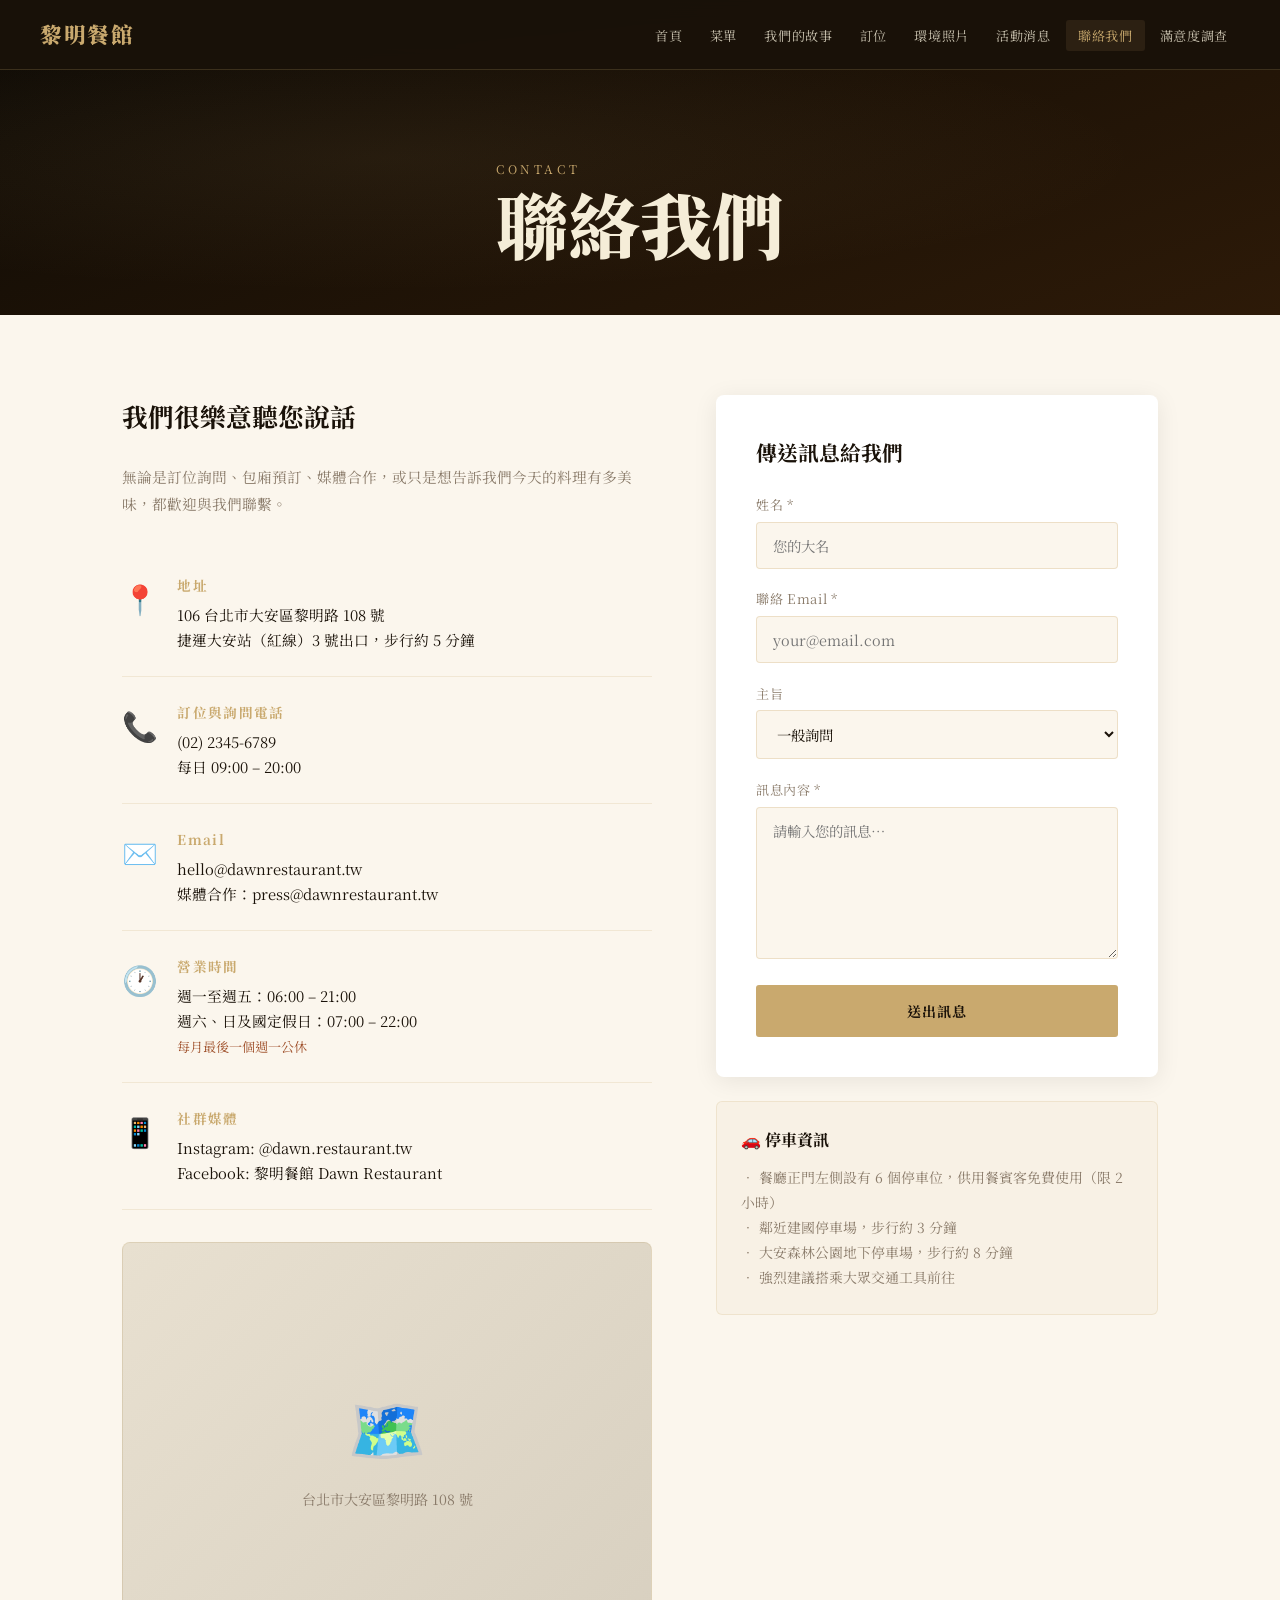
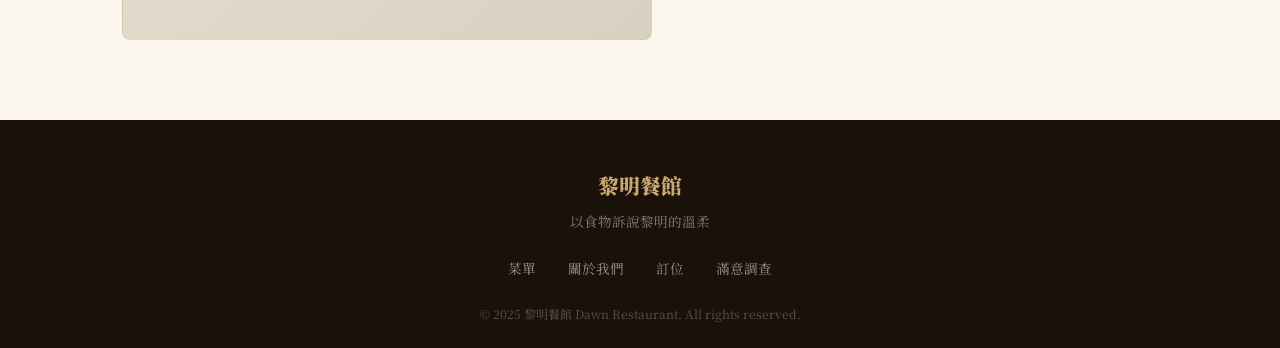
==== contact.html @ 7c15d09f "Add files via upload" ====
<!DOCTYPE html>
<html lang="zh-TW">
<head>
  <meta charset="UTF-8">
  <meta name="viewport" content="width=device-width, initial-scale=1.0">
  <title>聯絡我們 — 黎明餐館</title>
  <link rel="stylesheet" href="css/style.css">
  <link href="https://fonts.googleapis.com/css2?family=Noto+Serif+TC:wght@300;400;600;900&family=Cormorant+Garamond:ital,wght@0,300;0,600;1,300&display=swap" rel="stylesheet">
</head>
<body>
  <nav class="nav">
    <a href="index.html" class="nav-logo">黎明餐館</a>
    <button class="nav-toggle" onclick="toggleMenu()">☰</button>
    <ul class="nav-links" id="navLinks">
      <li><a href="index.html">首頁</a></li>
      <li><a href="menu.html">菜單</a></li>
      <li><a href="story.html">我們的故事</a></li>
      <li><a href="reservation.html">訂位</a></li>
      <li><a href="gallery.html">環境照片</a></li>
      <li><a href="events.html">活動消息</a></li>
      <li><a href="contact.html" class="active">聯絡我們</a></li>
      <li><a href="feedback.html">滿意度調查</a></li>
    </ul>
  </nav>

  <div class="page-header">
    <div class="page-header-inner container">
      <p class="label">CONTACT</p>
      <h1>聯絡我們</h1>
    </div>
  </div>

  <section class="contact-section">
    <div class="container">
      <div class="contact-grid">
        <div class="contact-details">
          <h2>我們很樂意聽您說話</h2>
          <p style="color:var(--dawn-muted);margin-bottom:2rem;font-size:0.92rem;line-height:1.9;">無論是訂位詢問、包廂預訂、媒體合作，或只是想告訴我們今天的料理有多美味，都歡迎與我們聯繫。</p>

          <div class="contact-card">
            <div class="contact-icon">📍</div>
            <div>
              <h4>地址</h4>
              <p>106 台北市大安區黎明路 108 號<br>捷運大安站（紅線）3 號出口，步行約 5 分鐘</p>
            </div>
          </div>
          <div class="contact-card">
            <div class="contact-icon">📞</div>
            <div>
              <h4>訂位與詢問電話</h4>
              <p>(02) 2345-6789<br>每日 09:00 – 20:00</p>
            </div>
          </div>
          <div class="contact-card">
            <div class="contact-icon">✉️</div>
            <div>
              <h4>Email</h4>
              <p>hello@dawnrestaurant.tw<br>媒體合作：press@dawnrestaurant.tw</p>
            </div>
          </div>
          <div class="contact-card">
            <div class="contact-icon">🕐</div>
            <div>
              <h4>營業時間</h4>
              <p>週一至週五：06:00 – 21:00<br>週六、日及國定假日：07:00 – 22:00<br><span style="color:var(--dawn-rust);font-size:0.82rem;">每月最後一個週一公休</span></p>
            </div>
          </div>
          <div class="contact-card">
            <div class="contact-icon">📱</div>
            <div>
              <h4>社群媒體</h4>
              <p>Instagram: @dawn.restaurant.tw<br>Facebook: 黎明餐館 Dawn Restaurant</p>
            </div>
          </div>

          <div class="map-placeholder">
            <span>🗺️</span>
            <p>台北市大安區黎明路 108 號</p>
          </div>
        </div>

        <div>
          <div class="form-card">
            <h2>傳送訊息給我們</h2>
            <div class="form-group">
              <label>姓名 *</label>
              <input type="text" placeholder="您的大名">
            </div>
            <div class="form-group">
              <label>聯絡 Email *</label>
              <input type="email" placeholder="your@email.com">
            </div>
            <div class="form-group">
              <label>主旨</label>
              <select>
                <option>一般詢問</option>
                <option>訂位相關</option>
                <option>包廂預訂</option>
                <option>媒體 / 合作洽談</option>
                <option>客訴或建議</option>
                <option>其他</option>
              </select>
            </div>
            <div class="form-group">
              <label>訊息內容 *</label>
              <textarea rows="6" placeholder="請輸入您的訊息…"></textarea>
            </div>
            <button class="btn btn-primary" style="width:100%;padding:1rem;" onclick="alert('訊息已送出！\n（示範功能）\n我們將於 1 個工作日內回覆。')">送出訊息</button>
          </div>

          <div style="margin-top:1.5rem;padding:1.5rem;background:rgba(201,169,110,0.06);border-radius:6px;border:1px solid rgba(201,169,110,0.2);">
            <h4 style="color:var(--dawn-deep);margin-bottom:0.75rem;">🚗 停車資訊</h4>
            <p style="color:var(--dawn-muted);font-size:0.87rem;line-height:1.8;">
              ‧ 餐廳正門左側設有 6 個停車位，供用餐賓客免費使用（限 2 小時）<br>
              ‧ 鄰近建國停車場，步行約 3 分鐘<br>
              ‧ 大安森林公園地下停車場，步行約 8 分鐘<br>
              ‧ 強烈建議搭乘大眾交通工具前往
            </p>
          </div>
        </div>
      </div>
    </div>
  </section>

  <footer class="footer">
    <div class="container footer-inner">
      <div class="footer-brand">
        <span class="footer-logo">黎明餐館</span>
        <p>以食物訴說黎明的溫柔</p>
      </div>
      <div class="footer-links">
        <a href="menu.html">菜單</a>
        <a href="story.html">關於我們</a>
        <a href="reservation.html">訂位</a>
        <a href="feedback.html">滿意調查</a>
      </div>
      <p class="footer-copy">© 2025 黎明餐館 Dawn Restaurant. All rights reserved.</p>
    </div>
  </footer>
  <script src="js/main.js"></script>
</body>
</html>
---- css/style.css ----
/* ===== CSS VARIABLES ===== */
:root {
  --dawn-gold: #C9A96E;
  --dawn-deep: #1A1209;
  --dawn-warm: #F5EDD8;
  --dawn-rust: #A0522D;
  --dawn-sage: #7A8C6A;
  --dawn-cream: #FBF6ED;
  --dawn-muted: #8A7B6A;
  --nav-height: 70px;
  --font-serif: 'Noto Serif TC', 'Georgia', serif;
  --font-display: 'Cormorant Garamond', serif;
}

/* ===== RESET ===== */
*, *::before, *::after { box-sizing: border-box; margin: 0; padding: 0; }
html { scroll-behavior: smooth; }
body {
  font-family: var(--font-serif);
  background: var(--dawn-cream);
  color: var(--dawn-deep);
  line-height: 1.7;
  overflow-x: hidden;
}

/* ===== NAVIGATION ===== */
.nav {
  position: fixed; top: 0; left: 0; right: 0;
  height: var(--nav-height);
  background: rgba(26,18,9,0.96);
  backdrop-filter: blur(12px);
  display: flex; align-items: center; justify-content: space-between;
  padding: 0 2.5rem;
  z-index: 1000;
  border-bottom: 1px solid rgba(201,169,110,0.2);
}
.nav-logo {
  font-size: 1.35rem;
  font-weight: 900;
  color: var(--dawn-gold);
  text-decoration: none;
  letter-spacing: 0.08em;
  font-family: var(--font-serif);
}
.nav-links {
  display: flex; gap: 0.2rem; list-style: none; align-items: center;
}
.nav-links a {
  color: rgba(245,237,216,0.8);
  text-decoration: none;
  font-size: 0.82rem;
  letter-spacing: 0.05em;
  padding: 0.4rem 0.75rem;
  border-radius: 3px;
  transition: all 0.2s;
  white-space: nowrap;
}
.nav-links a:hover, .nav-links a.active {
  color: var(--dawn-gold);
  background: rgba(201,169,110,0.1);
}
.nav-toggle { display: none; background: none; border: none; color: var(--dawn-gold); font-size: 1.4rem; cursor: pointer; }

/* ===== HERO ===== */
.hero {
  min-height: 100vh;
  display: flex; flex-direction: column; align-items: center; justify-content: center;
  position: relative; overflow: hidden;
  text-align: center;
  padding: var(--nav-height) 2rem 4rem;
}
.hero-bg {
  position: absolute; inset: 0;
  background: linear-gradient(160deg, #0d0a05 0%, #1e1205 40%, #2d1a08 70%, #1a1209 100%);
}
.hero-bg::before {
  content: '';
  position: absolute; inset: 0;
  background: radial-gradient(ellipse at 50% 40%, rgba(201,169,110,0.12) 0%, transparent 60%);
}
.hero-bg::after {
  content: '';
  position: absolute; inset: 0;
  background-image: url("data:image/svg+xml,%3Csvg width='80' height='80' viewBox='0 0 80 80' xmlns='http://www.w3.org/2000/svg'%3E%3Cg fill='none' fill-rule='evenodd'%3E%3Cg fill='%23c9a96e' fill-opacity='0.03'%3E%3Cpath d='M50 50c0-5.523 4.477-10 10-10s10 4.477 10 10-4.477 10-10 10c0 5.523-4.477 10-10 10s-10-4.477-10-10 4.477-10 10-10zM10 10c0-5.523 4.477-10 10-10s10 4.477 10 10-4.477 10-10 10c0 5.523-4.477 10-10 10S0 25.523 0 20s4.477-10 10-10z'/%3E%3C/g%3E%3C/g%3E%3C/svg%3E");
}
.hero-content { position: relative; z-index: 1; max-width: 700px; }
.hero-tagline {
  color: var(--dawn-gold);
  font-size: 0.85rem;
  letter-spacing: 0.35em;
  text-transform: uppercase;
  margin-bottom: 1.5rem;
  opacity: 0.9;
  animation: fadeUp 0.8s ease both;
}
.hero-title {
  font-family: var(--font-serif);
  font-size: clamp(3.5rem, 10vw, 7rem);
  font-weight: 900;
  color: var(--dawn-warm);
  line-height: 1;
  margin-bottom: 0.5rem;
  animation: fadeUp 0.9s ease 0.1s both;
}
.hero-subtitle {
  font-family: var(--font-display);
  font-style: italic;
  font-size: clamp(1.2rem, 3vw, 2rem);
  color: var(--dawn-gold);
  margin-bottom: 1.8rem;
  animation: fadeUp 0.9s ease 0.2s both;
}
.hero-desc {
  color: rgba(245,237,216,0.7);
  font-size: 1rem;
  line-height: 1.9;
  margin-bottom: 2.5rem;
  animation: fadeUp 0.9s ease 0.3s both;
}
.hero-cta { display: flex; gap: 1rem; justify-content: center; flex-wrap: wrap; animation: fadeUp 0.9s ease 0.4s both; }
.hero-scroll {
  position: absolute; bottom: 2rem; left: 50%; transform: translateX(-50%);
  color: var(--dawn-gold); opacity: 0.5; font-size: 1.2rem;
  animation: bounce 2s ease infinite;
}

/* ===== BUTTONS ===== */
.btn {
  display: inline-block;
  padding: 0.75rem 2rem;
  border-radius: 3px;
  font-family: var(--font-serif);
  font-size: 0.88rem;
  letter-spacing: 0.08em;
  text-decoration: none;
  transition: all 0.25s;
  cursor: pointer;
  border: none;
}
.btn-primary {
  background: var(--dawn-gold);
  color: var(--dawn-deep);
  font-weight: 700;
}
.btn-primary:hover { background: #d9b87e; transform: translateY(-2px); box-shadow: 0 6px 20px rgba(201,169,110,0.35); }
.btn-outline {
  border: 1px solid rgba(201,169,110,0.6);
  color: var(--dawn-gold);
  background: transparent;
}
.btn-outline:hover { border-color: var(--dawn-gold); background: rgba(201,169,110,0.1); }

/* ===== CONTAINER ===== */
.container { max-width: 1100px; margin: 0 auto; padding: 0 2rem; }

/* ===== FEATURES ===== */
.features {
  padding: 6rem 0;
  background: var(--dawn-deep);
}
.features-grid { display: grid; grid-template-columns: repeat(3, 1fr); gap: 2.5rem; }
.feature-card {
  text-align: center; padding: 2.5rem 1.5rem;
  border: 1px solid rgba(201,169,110,0.15);
  border-radius: 4px;
  transition: all 0.3s;
}
.feature-card:hover { border-color: rgba(201,169,110,0.4); transform: translateY(-4px); }
.feature-icon { font-size: 2.5rem; margin-bottom: 1rem; }
.feature-card h3 { color: var(--dawn-gold); font-size: 1.15rem; margin-bottom: 0.75rem; }
.feature-card p { color: rgba(245,237,216,0.65); font-size: 0.9rem; line-height: 1.8; }

/* ===== HIGHLIGHT SECTION ===== */
.highlight-section { padding: 7rem 0; background: var(--dawn-cream); }
.split-layout { display: grid; grid-template-columns: 1fr 1fr; gap: 5rem; align-items: center; }
.section-label {
  display: inline-block;
  color: var(--dawn-rust);
  font-size: 0.75rem;
  letter-spacing: 0.3em;
  text-transform: uppercase;
  margin-bottom: 1rem;
}
.split-text h2 {
  font-size: clamp(2rem, 4vw, 2.8rem);
  font-weight: 900;
  margin-bottom: 1rem;
  color: var(--dawn-deep);
}
.split-text p { color: var(--dawn-muted); line-height: 1.9; margin-bottom: 1.5rem; }
.dish-list { list-style: none; margin-bottom: 2rem; }
.dish-list li {
  padding: 0.6rem 0;
  border-bottom: 1px solid rgba(201,169,110,0.2);
  color: var(--dawn-deep);
  font-size: 0.92rem;
}
.dish-list li span {
  color: var(--dawn-gold);
  font-size: 0.75rem;
  letter-spacing: 0.1em;
  margin-right: 0.8rem;
  font-weight: 700;
}
.image-placeholder {
  aspect-ratio: 4/3;
  background: linear-gradient(135deg, #f0e8d2 0%, #e8d8b8 100%);
  border-radius: 6px;
  display: flex; flex-direction: column;
  align-items: center; justify-content: center;
  font-size: 4rem;
  color: var(--dawn-muted);
  border: 1px solid rgba(201,169,110,0.2);
}
.image-placeholder p { font-size: 0.9rem; margin-top: 0.5rem; }

/* ===== TESTIMONIALS ===== */
.testimonials { padding: 6rem 0; background: var(--dawn-deep); }
.section-title {
  text-align: center;
  font-size: clamp(1.8rem, 4vw, 2.5rem);
  color: var(--dawn-warm);
  margin-bottom: 3rem;
  font-weight: 900;
}
.testimonial-grid { display: grid; grid-template-columns: repeat(3, 1fr); gap: 2rem; }
.testimonial-card {
  background: rgba(255,255,255,0.03);
  border: 1px solid rgba(201,169,110,0.15);
  border-radius: 4px;
  padding: 2rem;
}
.testimonial-card p { color: rgba(245,237,216,0.75); font-size: 0.9rem; line-height: 1.9; margin-bottom: 1rem; font-style: italic; }
.testimonial-card cite { color: var(--dawn-gold); font-size: 0.8rem; font-style: normal; }

/* ===== INFO BAR ===== */
.info-bar { padding: 4rem 0; background: var(--dawn-warm); }
.info-bar-grid { display: grid; grid-template-columns: repeat(3, 1fr); gap: 2rem; text-align: center; }
.info-icon { font-size: 2rem; margin-bottom: 0.75rem; }
.info-item h4 { color: var(--dawn-deep); font-size: 1rem; margin-bottom: 0.4rem; }
.info-item p { color: var(--dawn-muted); font-size: 0.88rem; line-height: 1.7; }

/* ===== FOOTER ===== */
.footer { background: var(--dawn-deep); padding: 3rem 0 1.5rem; }
.footer-inner { text-align: center; }
.footer-logo { font-size: 1.3rem; font-weight: 900; color: var(--dawn-gold); }
.footer-brand p { color: rgba(245,237,216,0.5); font-size: 0.85rem; margin-top: 0.4rem; }
.footer-links { display: flex; justify-content: center; gap: 2rem; margin: 1.5rem 0; flex-wrap: wrap; }
.footer-links a { color: rgba(245,237,216,0.6); text-decoration: none; font-size: 0.85rem; transition: color 0.2s; }
.footer-links a:hover { color: var(--dawn-gold); }
.footer-copy { color: rgba(245,237,216,0.3); font-size: 0.75rem; margin-top: 1.5rem; }

/* ===== PAGE HEADER (inner pages) ===== */
.page-header {
  min-height: 35vh;
  background: linear-gradient(160deg, #0d0a05, #2d1a08);
  display: flex; align-items: flex-end;
  padding: calc(var(--nav-height) + 3rem) 2rem 3.5rem;
  position: relative;
}
.page-header::after {
  content: '';
  position: absolute; inset: 0;
  background: radial-gradient(ellipse at 30% 50%, rgba(201,169,110,0.08) 0%, transparent 60%);
}
.page-header-inner { position: relative; z-index: 1; }
.page-header .label { color: var(--dawn-gold); font-size: 0.75rem; letter-spacing: 0.3em; text-transform: uppercase; }
.page-header h1 { color: var(--dawn-warm); font-size: clamp(2.5rem, 6vw, 4.5rem); font-weight: 900; line-height: 1; margin-top: 0.5rem; }

/* ===== MENU PAGE ===== */
.menu-section { padding: 5rem 0; }
.menu-category { margin-bottom: 4rem; }
.menu-category-title {
  font-size: 1.5rem;
  color: var(--dawn-deep);
  border-bottom: 2px solid var(--dawn-gold);
  padding-bottom: 0.5rem;
  margin-bottom: 1.5rem;
  display: flex; align-items: center; gap: 0.8rem;
}
.menu-grid { display: grid; grid-template-columns: repeat(2, 1fr); gap: 1.2rem; }
.menu-item {
  display: flex; justify-content: space-between; align-items: flex-start;
  padding: 1rem 1.2rem;
  background: white;
  border-radius: 4px;
  box-shadow: 0 1px 8px rgba(0,0,0,0.06);
  border-left: 3px solid transparent;
  transition: all 0.2s;
}
.menu-item:hover { border-left-color: var(--dawn-gold); transform: translateX(3px); }
.menu-item-info h4 { font-size: 0.95rem; color: var(--dawn-deep); margin-bottom: 0.25rem; }
.menu-item-info p { font-size: 0.8rem; color: var(--dawn-muted); }
.menu-item-price { color: var(--dawn-rust); font-weight: 700; font-size: 0.95rem; white-space: nowrap; }
.menu-note { background: rgba(201,169,110,0.1); border: 1px solid rgba(201,169,110,0.3); border-radius: 4px; padding: 1rem 1.5rem; margin-bottom: 3rem; color: var(--dawn-muted); font-size: 0.88rem; }

/* ===== STORY PAGE ===== */
.story-section { padding: 5rem 0; }
.story-block { max-width: 720px; margin: 0 auto 4rem; }
.story-block h2 { font-size: 1.8rem; color: var(--dawn-deep); margin-bottom: 1rem; }
.story-block p { color: var(--dawn-muted); line-height: 1.95; margin-bottom: 1rem; font-size: 0.95rem; }
.story-quote {
  border-left: 4px solid var(--dawn-gold);
  padding: 1rem 2rem;
  margin: 2.5rem 0;
  background: rgba(201,169,110,0.05);
  border-radius: 0 4px 4px 0;
}
.story-quote blockquote { font-family: var(--font-display); font-style: italic; font-size: 1.3rem; color: var(--dawn-deep); }
.team-grid { display: grid; grid-template-columns: repeat(3, 1fr); gap: 2rem; margin-top: 3rem; }
.team-card { text-align: center; padding: 2rem 1.5rem; background: white; border-radius: 6px; box-shadow: 0 2px 12px rgba(0,0,0,0.07); }
.team-avatar { width: 80px; height: 80px; border-radius: 50%; background: linear-gradient(135deg, var(--dawn-gold), var(--dawn-rust)); display: flex; align-items: center; justify-content: center; font-size: 2rem; margin: 0 auto 1rem; }
.team-card h4 { color: var(--dawn-deep); margin-bottom: 0.25rem; }
.team-card .role { color: var(--dawn-gold); font-size: 0.8rem; letter-spacing: 0.1em; margin-bottom: 0.5rem; }
.team-card p { color: var(--dawn-muted); font-size: 0.85rem; }

/* ===== RESERVATION PAGE ===== */
.reservation-section { padding: 5rem 0; }
.reservation-grid { display: grid; grid-template-columns: 1fr 1.2fr; gap: 4rem; }
.reservation-info h2 { font-size: 1.6rem; margin-bottom: 1rem; color: var(--dawn-deep); }
.reservation-info p { color: var(--dawn-muted); margin-bottom: 1.5rem; font-size: 0.92rem; }
.info-list { list-style: none; }
.info-list li { padding: 0.8rem 0; border-bottom: 1px solid rgba(201,169,110,0.2); display: flex; gap: 0.8rem; align-items: flex-start; font-size: 0.9rem; color: var(--dawn-deep); }
.info-list li::before { content: '✦'; color: var(--dawn-gold); font-size: 0.7rem; margin-top: 0.2rem; flex-shrink: 0; }
.form-card { background: white; border-radius: 8px; padding: 2.5rem; box-shadow: 0 4px 24px rgba(0,0,0,0.08); }
.form-card h2 { font-size: 1.3rem; margin-bottom: 1.5rem; color: var(--dawn-deep); }
.form-group { margin-bottom: 1.2rem; }
.form-group label { display: block; font-size: 0.82rem; color: var(--dawn-muted); margin-bottom: 0.35rem; letter-spacing: 0.05em; }
.form-group input, .form-group select, .form-group textarea {
  width: 100%; padding: 0.75rem 1rem;
  border: 1px solid rgba(201,169,110,0.3);
  border-radius: 4px;
  font-family: var(--font-serif);
  font-size: 0.9rem;
  color: var(--dawn-deep);
  background: var(--dawn-cream);
  transition: border-color 0.2s;
}
.form-group input:focus, .form-group select:focus, .form-group textarea:focus {
  outline: none; border-color: var(--dawn-gold);
  box-shadow: 0 0 0 3px rgba(201,169,110,0.15);
}
.form-row { display: grid; grid-template-columns: 1fr 1fr; gap: 1rem; }

/* ===== GALLERY PAGE ===== */
.gallery-section { padding: 5rem 0; }
.gallery-intro { max-width: 600px; margin: 0 auto 3rem; text-align: center; color: var(--dawn-muted); }
.gallery-grid { display: grid; grid-template-columns: repeat(3, 1fr); gap: 1.2rem; }
.gallery-item {
  aspect-ratio: 4/3;
  background: linear-gradient(135deg, #f0e8d2, #e0d0b0);
  border-radius: 6px;
  display: flex; flex-direction: column; align-items: center; justify-content: center;
  font-size: 3rem;
  color: var(--dawn-muted);
  border: 1px solid rgba(201,169,110,0.2);
  cursor: pointer;
  transition: all 0.3s;
  position: relative; overflow: hidden;
}
.gallery-item:nth-child(2) { background: linear-gradient(135deg, #e8dcc8, #d8c8a8); }
.gallery-item:nth-child(3) { background: linear-gradient(135deg, #ecdcc0, #dccca0); }
.gallery-item:nth-child(4) { background: linear-gradient(135deg, #e4d8c4, #d4c8a4); }
.gallery-item:nth-child(5) { background: linear-gradient(135deg, #f4ead0, #e4dab0); }
.gallery-item:nth-child(6) { background: linear-gradient(135deg, #e8d4b8, #d8c4a0); }
.gallery-item:hover { transform: scale(1.02); box-shadow: 0 8px 28px rgba(0,0,0,0.15); }
.gallery-item .gallery-label { font-size: 0.8rem; margin-top: 0.6rem; font-family: var(--font-serif); }
.gallery-featured { grid-column: span 2; aspect-ratio: 16/7; }

/* ===== EVENTS PAGE ===== */
.events-section { padding: 5rem 0; }
.events-list { display: flex; flex-direction: column; gap: 2rem; }
.event-card {
  background: white;
  border-radius: 8px;
  padding: 2rem 2.5rem;
  box-shadow: 0 2px 16px rgba(0,0,0,0.07);
  display: grid; grid-template-columns: auto 1fr auto;
  gap: 2rem; align-items: center;
  border-left: 4px solid var(--dawn-gold);
}
.event-date { text-align: center; }
.event-date .month { font-size: 0.75rem; letter-spacing: 0.2em; color: var(--dawn-gold); text-transform: uppercase; }
.event-date .day { font-size: 2.5rem; font-weight: 900; color: var(--dawn-deep); line-height: 1; }
.event-date .year { font-size: 0.8rem; color: var(--dawn-muted); }
.event-info h3 { font-size: 1.2rem; color: var(--dawn-deep); margin-bottom: 0.5rem; }
.event-info p { color: var(--dawn-muted); font-size: 0.9rem; line-height: 1.7; }
.event-meta { display: flex; flex-direction: column; align-items: flex-end; gap: 0.4rem; }
.event-tag { background: rgba(201,169,110,0.15); color: var(--dawn-rust); font-size: 0.75rem; padding: 0.25rem 0.75rem; border-radius: 20px; }
.event-seats { color: var(--dawn-muted); font-size: 0.8rem; }

/* ===== CONTACT PAGE ===== */
.contact-section { padding: 5rem 0; }
.contact-grid { display: grid; grid-template-columns: 1.2fr 1fr; gap: 4rem; }
.contact-details h2 { font-size: 1.6rem; margin-bottom: 1.5rem; color: var(--dawn-deep); }
.contact-card {
  display: flex; gap: 1.2rem;
  padding: 1.5rem 0;
  border-bottom: 1px solid rgba(201,169,110,0.2);
}
.contact-icon { font-size: 1.8rem; flex-shrink: 0; }
.contact-card h4 { font-size: 0.85rem; color: var(--dawn-gold); letter-spacing: 0.1em; margin-bottom: 0.3rem; }
.contact-card p { color: var(--dawn-deep); font-size: 0.92rem; line-height: 1.7; }
.map-placeholder {
  aspect-ratio: 4/3;
  background: linear-gradient(135deg, #e8e0d0, #d8d0c0);
  border-radius: 8px;
  display: flex; flex-direction: column; align-items: center; justify-content: center;
  font-size: 4rem; color: var(--dawn-muted);
  border: 1px solid rgba(201,169,110,0.2);
  margin-top: 2rem;
}
.map-placeholder p { font-size: 0.88rem; margin-top: 0.5rem; color: var(--dawn-muted); }

/* ===== FEEDBACK PAGE ===== */
.feedback-section { padding: 5rem 0; }
.feedback-intro { max-width: 620px; margin: 0 auto 3rem; text-align: center; }
.feedback-intro h2 { font-size: 1.8rem; margin-bottom: 1rem; color: var(--dawn-deep); }
.feedback-intro p { color: var(--dawn-muted); line-height: 1.9; }
.feedback-form-wrapper {
  max-width: 700px; margin: 0 auto;
  background: white;
  border-radius: 12px;
  box-shadow: 0 8px 40px rgba(0,0,0,0.1);
  overflow: hidden;
  border: 1px solid rgba(201,169,110,0.2);
}
.feedback-form-wrapper iframe {
  display: block;
  width: 100%;
  border: none;
}
.feedback-note { text-align: center; margin-top: 1.5rem; color: var(--dawn-muted); font-size: 0.85rem; }

/* ===== ANIMATIONS ===== */
@keyframes fadeUp {
  from { opacity: 0; transform: translateY(24px); }
  to { opacity: 1; transform: translateY(0); }
}
@keyframes bounce {
  0%, 100% { transform: translateX(-50%) translateY(0); }
  50% { transform: translateX(-50%) translateY(8px); }
}

/* ===== RESPONSIVE ===== */
@media (max-width: 900px) {
  .features-grid, .testimonial-grid, .team-grid { grid-template-columns: 1fr; }
  .split-layout, .reservation-grid, .contact-grid { grid-template-columns: 1fr; gap: 2rem; }
  .gallery-grid { grid-template-columns: repeat(2, 1fr); }
  .gallery-featured { grid-column: span 2; }
  .menu-grid { grid-template-columns: 1fr; }
  .event-card { grid-template-columns: 1fr; }
  .info-bar-grid { grid-template-columns: 1fr; }
  .nav-links { display: none; flex-direction: column; position: absolute; top: var(--nav-height); left: 0; right: 0; background: rgba(26,18,9,0.98); padding: 1rem; gap: 0; }
  .nav-links.open { display: flex; }
  .nav-toggle { display: block; }
}
@media (max-width: 600px) {
  .gallery-grid { grid-template-columns: 1fr; }
  .gallery-featured { grid-column: span 1; }
  .form-row { grid-template-columns: 1fr; }
  .hero-cta { flex-direction: column; align-items: center; }
}
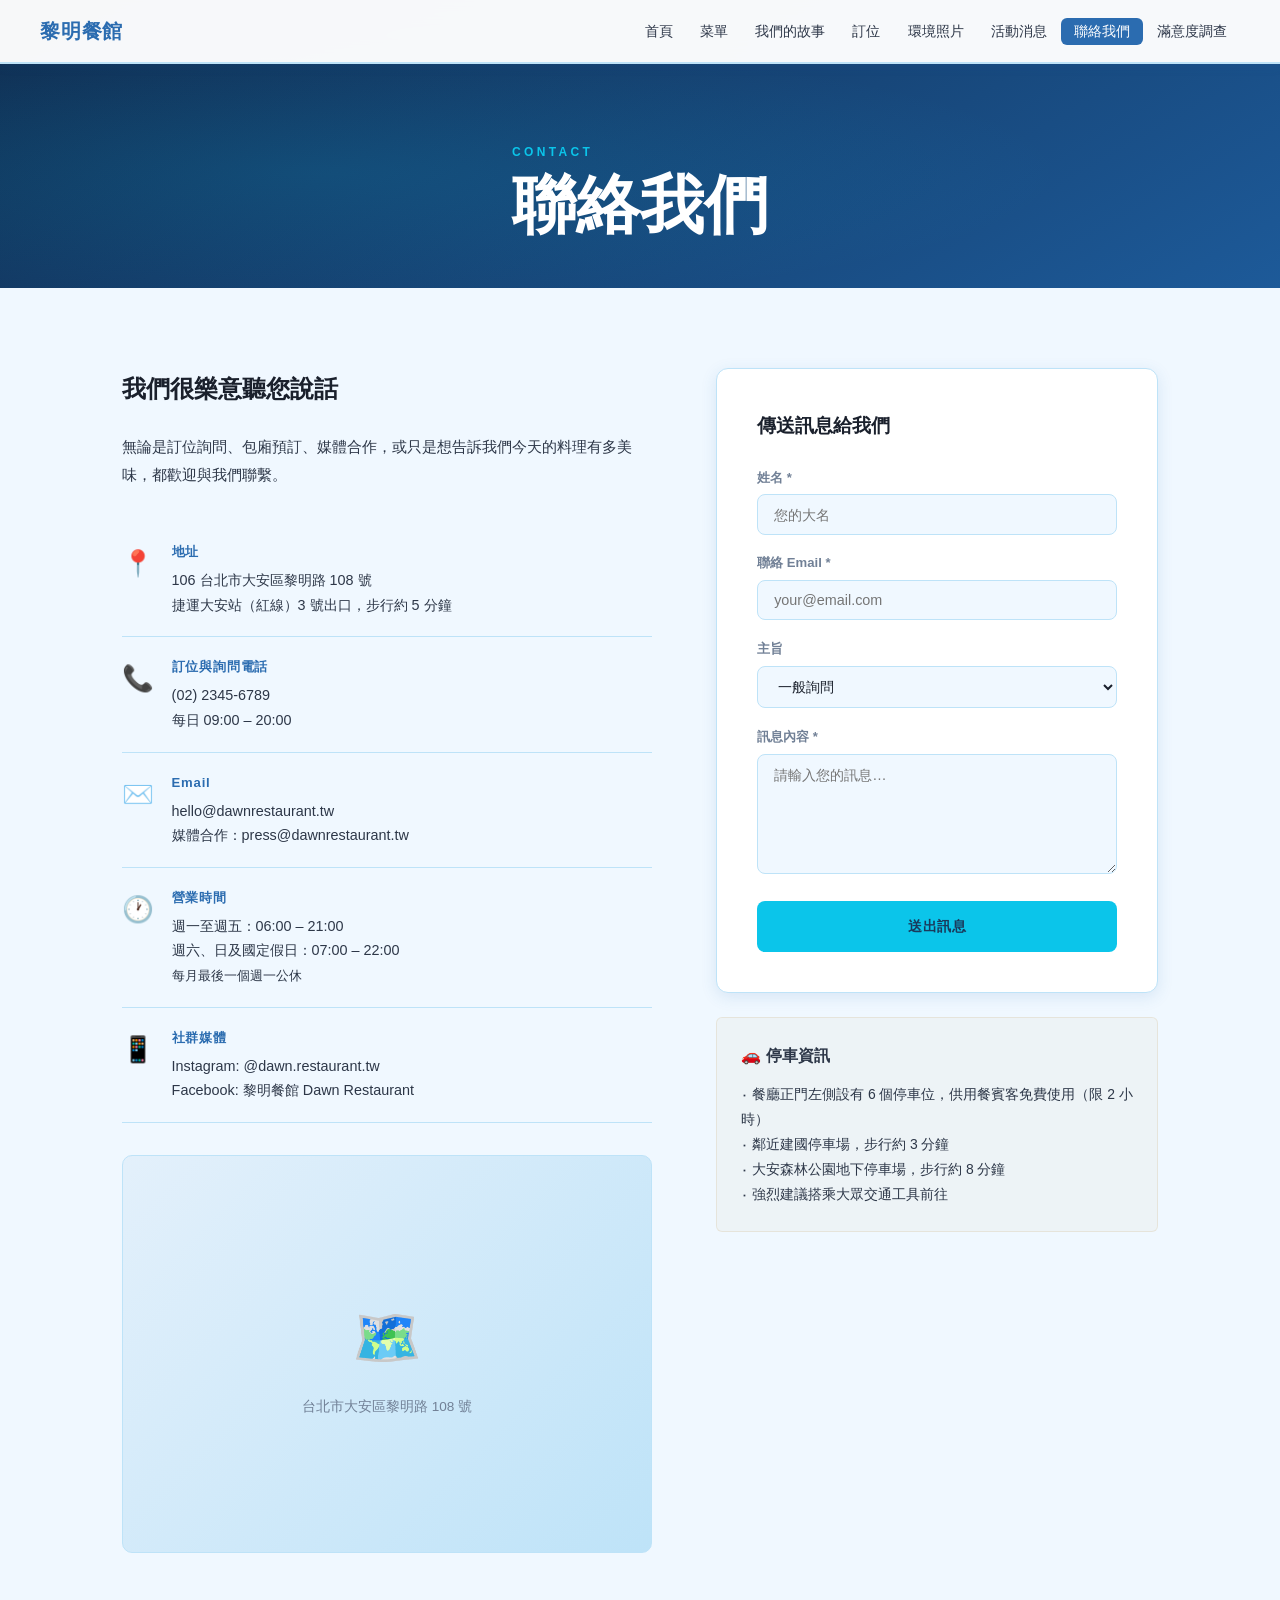
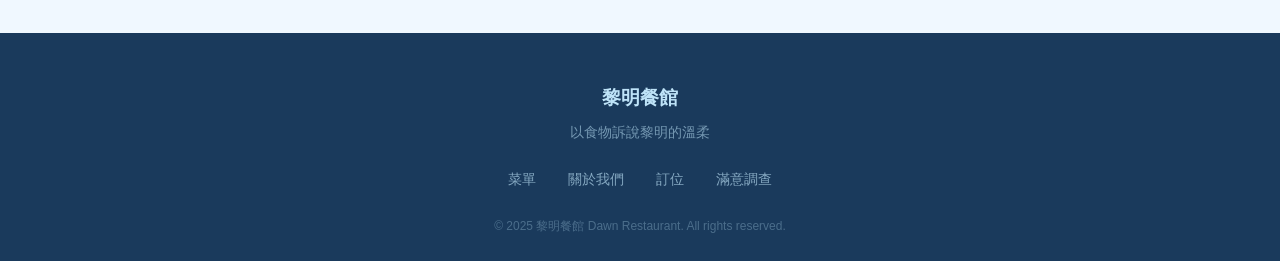
==== commit 5650da84: "Add files via upload" ====
--- a/contact.html
+++ b/contact.html
@@ -5,7 +5,7 @@
   <meta name="viewport" content="width=device-width, initial-scale=1.0">
   <title>聯絡我們 — 黎明餐館</title>
   <link rel="stylesheet" href="css/style.css">
-  <link href="https://fonts.googleapis.com/css2?family=Noto+Serif+TC:wght@300;400;600;900&family=Cormorant+Garamond:ital,wght@0,300;0,600;1,300&display=swap" rel="stylesheet">
+  
 </head>
 <body>
   <nav class="nav">
--- a/css/style.css
+++ b/css/style.css
@@ -1,448 +1,210 @@
-/* ===== CSS VARIABLES ===== */
+/* ===== CSS VARIABLES — 淺藍色主題 ===== */
 :root {
-  --dawn-gold: #C9A96E;
-  --dawn-deep: #1A1209;
-  --dawn-warm: #F5EDD8;
-  --dawn-rust: #A0522D;
-  --dawn-sage: #7A8C6A;
-  --dawn-cream: #FBF6ED;
-  --dawn-muted: #8A7B6A;
-  --nav-height: 70px;
-  --font-serif: 'Noto Serif TC', 'Georgia', serif;
-  --font-display: 'Cormorant Garamond', serif;
-}
-
-/* ===== RESET ===== */
+  --blue-primary:   #2B6CB0;
+  --blue-mid:       #3182CE;
+  --blue-light:     #BEE3F8;
+  --blue-pale:      #EBF8FF;
+  --blue-soft:      #E3F0FB;
+  --blue-dark:      #1A3A5C;
+  --blue-accent:    #0BC5EA;
+  --text-dark:      #1A202C;
+  --text-body:      #2D3748;
+  --text-muted:     #718096;
+  --text-light:     #A0AEC0;
+  --white:          #FFFFFF;
+  --bg-page:        #F0F8FF;
+  --border:         #BEE3F8;
+  --nav-height:     64px;
+  --font-main: 'Microsoft JhengHei', '微軟正黑體', 'PingFang TC', 'Heiti TC', sans-serif;
+  --radius: 8px;
+  --shadow-sm: 0 1px 4px rgba(43,108,176,0.10);
+  --shadow-md: 0 4px 16px rgba(43,108,176,0.13);
+  --shadow-lg: 0 8px 32px rgba(43,108,176,0.16);
+}
+
 *, *::before, *::after { box-sizing: border-box; margin: 0; padding: 0; }
 html { scroll-behavior: smooth; }
 body {
-  font-family: var(--font-serif);
-  background: var(--dawn-cream);
-  color: var(--dawn-deep);
-  line-height: 1.7;
+  font-family: var(--font-main);
+  background: var(--bg-page);
+  color: var(--text-body);
+  line-height: 1.75;
   overflow-x: hidden;
 }
 
-/* ===== NAVIGATION ===== */
 .nav {
   position: fixed; top: 0; left: 0; right: 0;
   height: var(--nav-height);
-  background: rgba(26,18,9,0.96);
+  background: rgba(255,255,255,0.97);
   backdrop-filter: blur(12px);
   display: flex; align-items: center; justify-content: space-between;
   padding: 0 2.5rem;
   z-index: 1000;
-  border-bottom: 1px solid rgba(201,169,110,0.2);
-}
-.nav-logo {
-  font-size: 1.35rem;
-  font-weight: 900;
-  color: var(--dawn-gold);
-  text-decoration: none;
-  letter-spacing: 0.08em;
-  font-family: var(--font-serif);
-}
-.nav-links {
-  display: flex; gap: 0.2rem; list-style: none; align-items: center;
-}
-.nav-links a {
-  color: rgba(245,237,216,0.8);
-  text-decoration: none;
-  font-size: 0.82rem;
-  letter-spacing: 0.05em;
-  padding: 0.4rem 0.75rem;
-  border-radius: 3px;
-  transition: all 0.2s;
-  white-space: nowrap;
-}
-.nav-links a:hover, .nav-links a.active {
-  color: var(--dawn-gold);
-  background: rgba(201,169,110,0.1);
-}
-.nav-toggle { display: none; background: none; border: none; color: var(--dawn-gold); font-size: 1.4rem; cursor: pointer; }
-
-/* ===== HERO ===== */
-.hero {
-  min-height: 100vh;
-  display: flex; flex-direction: column; align-items: center; justify-content: center;
-  position: relative; overflow: hidden;
-  text-align: center;
-  padding: var(--nav-height) 2rem 4rem;
-}
-.hero-bg {
-  position: absolute; inset: 0;
-  background: linear-gradient(160deg, #0d0a05 0%, #1e1205 40%, #2d1a08 70%, #1a1209 100%);
-}
-.hero-bg::before {
-  content: '';
-  position: absolute; inset: 0;
-  background: radial-gradient(ellipse at 50% 40%, rgba(201,169,110,0.12) 0%, transparent 60%);
-}
-.hero-bg::after {
-  content: '';
-  position: absolute; inset: 0;
-  background-image: url("data:image/svg+xml,%3Csvg width='80' height='80' viewBox='0 0 80 80' xmlns='http://www.w3.org/2000/svg'%3E%3Cg fill='none' fill-rule='evenodd'%3E%3Cg fill='%23c9a96e' fill-opacity='0.03'%3E%3Cpath d='M50 50c0-5.523 4.477-10 10-10s10 4.477 10 10-4.477 10-10 10c0 5.523-4.477 10-10 10s-10-4.477-10-10 4.477-10 10-10zM10 10c0-5.523 4.477-10 10-10s10 4.477 10 10-4.477 10-10 10c0 5.523-4.477 10-10 10S0 25.523 0 20s4.477-10 10-10z'/%3E%3C/g%3E%3C/g%3E%3C/svg%3E");
-}
-.hero-content { position: relative; z-index: 1; max-width: 700px; }
-.hero-tagline {
-  color: var(--dawn-gold);
-  font-size: 0.85rem;
-  letter-spacing: 0.35em;
-  text-transform: uppercase;
-  margin-bottom: 1.5rem;
-  opacity: 0.9;
-  animation: fadeUp 0.8s ease both;
-}
-.hero-title {
-  font-family: var(--font-serif);
-  font-size: clamp(3.5rem, 10vw, 7rem);
-  font-weight: 900;
-  color: var(--dawn-warm);
-  line-height: 1;
-  margin-bottom: 0.5rem;
-  animation: fadeUp 0.9s ease 0.1s both;
-}
-.hero-subtitle {
-  font-family: var(--font-display);
-  font-style: italic;
-  font-size: clamp(1.2rem, 3vw, 2rem);
-  color: var(--dawn-gold);
-  margin-bottom: 1.8rem;
-  animation: fadeUp 0.9s ease 0.2s both;
-}
-.hero-desc {
-  color: rgba(245,237,216,0.7);
-  font-size: 1rem;
-  line-height: 1.9;
-  margin-bottom: 2.5rem;
-  animation: fadeUp 0.9s ease 0.3s both;
-}
-.hero-cta { display: flex; gap: 1rem; justify-content: center; flex-wrap: wrap; animation: fadeUp 0.9s ease 0.4s both; }
-.hero-scroll {
-  position: absolute; bottom: 2rem; left: 50%; transform: translateX(-50%);
-  color: var(--dawn-gold); opacity: 0.5; font-size: 1.2rem;
-  animation: bounce 2s ease infinite;
-}
-
-/* ===== BUTTONS ===== */
-.btn {
-  display: inline-block;
-  padding: 0.75rem 2rem;
-  border-radius: 3px;
-  font-family: var(--font-serif);
-  font-size: 0.88rem;
-  letter-spacing: 0.08em;
-  text-decoration: none;
-  transition: all 0.25s;
-  cursor: pointer;
-  border: none;
-}
-.btn-primary {
-  background: var(--dawn-gold);
-  color: var(--dawn-deep);
-  font-weight: 700;
-}
-.btn-primary:hover { background: #d9b87e; transform: translateY(-2px); box-shadow: 0 6px 20px rgba(201,169,110,0.35); }
-.btn-outline {
-  border: 1px solid rgba(201,169,110,0.6);
-  color: var(--dawn-gold);
-  background: transparent;
-}
-.btn-outline:hover { border-color: var(--dawn-gold); background: rgba(201,169,110,0.1); }
-
-/* ===== CONTAINER ===== */
+  border-bottom: 2px solid var(--blue-light);
+  box-shadow: 0 2px 12px rgba(43,108,176,0.08);
+}
+.nav-logo { font-size: 1.25rem; font-weight: 700; color: var(--blue-primary); text-decoration: none; letter-spacing: 0.04em; }
+.nav-links { display: flex; gap: 0.1rem; list-style: none; align-items: center; }
+.nav-links a { color: var(--text-body); text-decoration: none; font-size: 0.85rem; font-weight: 500; padding: 0.4rem 0.8rem; border-radius: 6px; transition: all 0.18s; white-space: nowrap; }
+.nav-links a:hover { color: var(--blue-primary); background: var(--blue-pale); }
+.nav-links a.active { color: var(--white); background: var(--blue-primary); }
+.nav-toggle { display: none; background: none; border: none; color: var(--blue-primary); font-size: 1.4rem; cursor: pointer; }
+
+.hero { min-height: 100vh; display: flex; flex-direction: column; align-items: center; justify-content: center; position: relative; overflow: hidden; text-align: center; padding: var(--nav-height) 2rem 4rem; }
+.hero-bg { position: absolute; inset: 0; background: linear-gradient(150deg, #0F2D50 0%, #1A4A78 40%, #1D5A99 70%, #2B6CB0 100%); }
+.hero-bg::before { content: ''; position: absolute; inset: 0; background: radial-gradient(ellipse at 20% 30%, rgba(11,197,234,0.18) 0%, transparent 50%), radial-gradient(ellipse at 80% 70%, rgba(190,227,248,0.12) 0%, transparent 50%); }
+.hero-bg::after { content: ''; position: absolute; inset: 0; background-image: url("data:image/svg+xml,%3Csvg width='60' height='60' viewBox='0 0 60 60' xmlns='http://www.w3.org/2000/svg'%3E%3Cg fill='none' fill-rule='evenodd'%3E%3Cg fill='%23BEE3F8' fill-opacity='0.04'%3E%3Ccircle cx='30' cy='30' r='4'/%3E%3C/g%3E%3C/g%3E%3C/svg%3E"); }
+.hero-content { position: relative; z-index: 1; max-width: 680px; }
+.hero-tagline { color: var(--blue-accent); font-size: 0.82rem; letter-spacing: 0.3em; text-transform: uppercase; margin-bottom: 1.4rem; font-weight: 500; animation: fadeUp 0.7s ease both; }
+.hero-title { font-size: clamp(3rem, 9vw, 6.5rem); font-weight: 700; color: #FFFFFF; line-height: 1.05; margin-bottom: 0.6rem; animation: fadeUp 0.8s ease 0.1s both; text-shadow: 0 2px 20px rgba(0,0,0,0.3); }
+.hero-subtitle { font-size: clamp(1rem, 2.5vw, 1.6rem); color: var(--blue-light); margin-bottom: 1.6rem; font-weight: 400; letter-spacing: 0.12em; animation: fadeUp 0.8s ease 0.2s both; }
+.hero-desc { color: rgba(190,227,248,0.85); font-size: 1rem; line-height: 2; margin-bottom: 2.5rem; animation: fadeUp 0.8s ease 0.3s both; }
+.hero-cta { display: flex; gap: 1rem; justify-content: center; flex-wrap: wrap; animation: fadeUp 0.8s ease 0.4s both; }
+.hero-scroll { position: absolute; bottom: 2rem; left: 50%; transform: translateX(-50%); color: var(--blue-light); opacity: 0.6; font-size: 1.2rem; animation: bounce 2s ease infinite; }
+
+.btn { display: inline-block; padding: 0.72rem 1.8rem; border-radius: var(--radius); font-family: var(--font-main); font-size: 0.9rem; font-weight: 600; letter-spacing: 0.03em; text-decoration: none; transition: all 0.2s; cursor: pointer; border: none; }
+.btn-primary { background: var(--blue-accent); color: var(--blue-dark); }
+.btn-primary:hover { background: #00D9F7; transform: translateY(-2px); box-shadow: 0 6px 20px rgba(11,197,234,0.4); }
+.btn-outline { border: 2px solid rgba(190,227,248,0.7); color: var(--white); background: transparent; }
+.btn-outline:hover { border-color: var(--white); background: rgba(255,255,255,0.12); }
+
 .container { max-width: 1100px; margin: 0 auto; padding: 0 2rem; }
 
-/* ===== FEATURES ===== */
-.features {
-  padding: 6rem 0;
-  background: var(--dawn-deep);
-}
-.features-grid { display: grid; grid-template-columns: repeat(3, 1fr); gap: 2.5rem; }
-.feature-card {
-  text-align: center; padding: 2.5rem 1.5rem;
-  border: 1px solid rgba(201,169,110,0.15);
-  border-radius: 4px;
-  transition: all 0.3s;
-}
-.feature-card:hover { border-color: rgba(201,169,110,0.4); transform: translateY(-4px); }
+.features { padding: 6rem 0; background: var(--white); }
+.features-grid { display: grid; grid-template-columns: repeat(3, 1fr); gap: 2rem; }
+.feature-card { text-align: center; padding: 2.5rem 1.8rem; border: 1.5px solid var(--border); border-radius: 12px; background: var(--blue-pale); transition: all 0.25s; }
+.feature-card:hover { border-color: var(--blue-mid); transform: translateY(-5px); box-shadow: var(--shadow-md); }
 .feature-icon { font-size: 2.5rem; margin-bottom: 1rem; }
-.feature-card h3 { color: var(--dawn-gold); font-size: 1.15rem; margin-bottom: 0.75rem; }
-.feature-card p { color: rgba(245,237,216,0.65); font-size: 0.9rem; line-height: 1.8; }
-
-/* ===== HIGHLIGHT SECTION ===== */
-.highlight-section { padding: 7rem 0; background: var(--dawn-cream); }
-.split-layout { display: grid; grid-template-columns: 1fr 1fr; gap: 5rem; align-items: center; }
-.section-label {
-  display: inline-block;
-  color: var(--dawn-rust);
-  font-size: 0.75rem;
-  letter-spacing: 0.3em;
-  text-transform: uppercase;
-  margin-bottom: 1rem;
-}
-.split-text h2 {
-  font-size: clamp(2rem, 4vw, 2.8rem);
-  font-weight: 900;
-  margin-bottom: 1rem;
-  color: var(--dawn-deep);
-}
-.split-text p { color: var(--dawn-muted); line-height: 1.9; margin-bottom: 1.5rem; }
+.feature-card h3 { color: var(--blue-primary); font-size: 1.1rem; margin-bottom: 0.6rem; font-weight: 700; }
+.feature-card p { color: var(--text-muted); font-size: 0.9rem; line-height: 1.8; }
+
+.highlight-section { padding: 6rem 0; background: var(--bg-page); }
+.split-layout { display: grid; grid-template-columns: 1fr 1fr; gap: 4rem; align-items: center; }
+.section-label { display: inline-block; color: var(--blue-mid); font-size: 0.75rem; letter-spacing: 0.25em; text-transform: uppercase; margin-bottom: 0.8rem; font-weight: 600; }
+.split-text h2 { font-size: clamp(1.8rem, 3.5vw, 2.5rem); font-weight: 700; margin-bottom: 1rem; color: var(--text-dark); }
+.split-text p { color: var(--text-muted); line-height: 1.9; margin-bottom: 1.5rem; font-size: 0.93rem; }
 .dish-list { list-style: none; margin-bottom: 2rem; }
-.dish-list li {
-  padding: 0.6rem 0;
-  border-bottom: 1px solid rgba(201,169,110,0.2);
-  color: var(--dawn-deep);
-  font-size: 0.92rem;
-}
-.dish-list li span {
-  color: var(--dawn-gold);
-  font-size: 0.75rem;
-  letter-spacing: 0.1em;
-  margin-right: 0.8rem;
-  font-weight: 700;
-}
-.image-placeholder {
-  aspect-ratio: 4/3;
-  background: linear-gradient(135deg, #f0e8d2 0%, #e8d8b8 100%);
-  border-radius: 6px;
-  display: flex; flex-direction: column;
-  align-items: center; justify-content: center;
-  font-size: 4rem;
-  color: var(--dawn-muted);
-  border: 1px solid rgba(201,169,110,0.2);
-}
-.image-placeholder p { font-size: 0.9rem; margin-top: 0.5rem; }
-
-/* ===== TESTIMONIALS ===== */
-.testimonials { padding: 6rem 0; background: var(--dawn-deep); }
-.section-title {
-  text-align: center;
-  font-size: clamp(1.8rem, 4vw, 2.5rem);
-  color: var(--dawn-warm);
-  margin-bottom: 3rem;
-  font-weight: 900;
-}
+.dish-list li { padding: 0.65rem 0; border-bottom: 1px solid var(--border); color: var(--text-body); font-size: 0.92rem; }
+.dish-list li span { color: var(--blue-primary); font-size: 0.75rem; letter-spacing: 0.08em; margin-right: 0.8rem; font-weight: 700; background: var(--blue-pale); padding: 0.1rem 0.5rem; border-radius: 4px; }
+.image-placeholder { aspect-ratio: 4/3; background: linear-gradient(135deg, var(--blue-soft) 0%, var(--blue-light) 100%); border-radius: 12px; display: flex; flex-direction: column; align-items: center; justify-content: center; font-size: 4rem; color: var(--blue-primary); border: 1.5px solid var(--border); }
+.image-placeholder p { font-size: 0.88rem; margin-top: 0.5rem; color: var(--text-muted); }
+
+.testimonials { padding: 6rem 0; background: var(--blue-primary); }
+.section-title { text-align: center; font-size: clamp(1.6rem, 3.5vw, 2.2rem); color: var(--white); margin-bottom: 3rem; font-weight: 700; }
 .testimonial-grid { display: grid; grid-template-columns: repeat(3, 1fr); gap: 2rem; }
-.testimonial-card {
-  background: rgba(255,255,255,0.03);
-  border: 1px solid rgba(201,169,110,0.15);
-  border-radius: 4px;
-  padding: 2rem;
-}
-.testimonial-card p { color: rgba(245,237,216,0.75); font-size: 0.9rem; line-height: 1.9; margin-bottom: 1rem; font-style: italic; }
-.testimonial-card cite { color: var(--dawn-gold); font-size: 0.8rem; font-style: normal; }
-
-/* ===== INFO BAR ===== */
-.info-bar { padding: 4rem 0; background: var(--dawn-warm); }
+.testimonial-card { background: rgba(255,255,255,0.1); border: 1px solid rgba(190,227,248,0.25); border-radius: 12px; padding: 2rem; }
+.testimonial-card p { color: rgba(235,248,255,0.9); font-size: 0.9rem; line-height: 1.9; margin-bottom: 1rem; }
+.testimonial-card cite { color: var(--blue-accent); font-size: 0.82rem; font-style: normal; font-weight: 600; }
+
+.info-bar { padding: 4rem 0; background: var(--blue-soft); border-top: 2px solid var(--border); border-bottom: 2px solid var(--border); }
 .info-bar-grid { display: grid; grid-template-columns: repeat(3, 1fr); gap: 2rem; text-align: center; }
-.info-icon { font-size: 2rem; margin-bottom: 0.75rem; }
-.info-item h4 { color: var(--dawn-deep); font-size: 1rem; margin-bottom: 0.4rem; }
-.info-item p { color: var(--dawn-muted); font-size: 0.88rem; line-height: 1.7; }
-
-/* ===== FOOTER ===== */
-.footer { background: var(--dawn-deep); padding: 3rem 0 1.5rem; }
+.info-icon { font-size: 2rem; margin-bottom: 0.6rem; }
+.info-item h4 { color: var(--blue-primary); font-size: 1rem; margin-bottom: 0.35rem; font-weight: 700; }
+.info-item p { color: var(--text-muted); font-size: 0.88rem; line-height: 1.7; }
+
+.footer { background: var(--blue-dark); padding: 3rem 0 1.5rem; }
 .footer-inner { text-align: center; }
-.footer-logo { font-size: 1.3rem; font-weight: 900; color: var(--dawn-gold); }
-.footer-brand p { color: rgba(245,237,216,0.5); font-size: 0.85rem; margin-top: 0.4rem; }
+.footer-logo { font-size: 1.2rem; font-weight: 700; color: var(--blue-light); }
+.footer-brand p { color: rgba(190,227,248,0.55); font-size: 0.85rem; margin-top: 0.4rem; }
 .footer-links { display: flex; justify-content: center; gap: 2rem; margin: 1.5rem 0; flex-wrap: wrap; }
-.footer-links a { color: rgba(245,237,216,0.6); text-decoration: none; font-size: 0.85rem; transition: color 0.2s; }
-.footer-links a:hover { color: var(--dawn-gold); }
-.footer-copy { color: rgba(245,237,216,0.3); font-size: 0.75rem; margin-top: 1.5rem; }
-
-/* ===== PAGE HEADER (inner pages) ===== */
-.page-header {
-  min-height: 35vh;
-  background: linear-gradient(160deg, #0d0a05, #2d1a08);
-  display: flex; align-items: flex-end;
-  padding: calc(var(--nav-height) + 3rem) 2rem 3.5rem;
-  position: relative;
-}
-.page-header::after {
-  content: '';
-  position: absolute; inset: 0;
-  background: radial-gradient(ellipse at 30% 50%, rgba(201,169,110,0.08) 0%, transparent 60%);
-}
+.footer-links a { color: rgba(190,227,248,0.65); text-decoration: none; font-size: 0.85rem; transition: color 0.2s; }
+.footer-links a:hover { color: var(--blue-accent); }
+.footer-copy { color: rgba(190,227,248,0.3); font-size: 0.75rem; margin-top: 1.5rem; }
+
+.page-header { min-height: 32vh; background: linear-gradient(150deg, #0F2D50, #1D5A99); display: flex; align-items: flex-end; padding: calc(var(--nav-height) + 2.5rem) 2rem 3rem; position: relative; }
+.page-header::after { content: ''; position: absolute; inset: 0; background: radial-gradient(ellipse at 25% 60%, rgba(11,197,234,0.12) 0%, transparent 55%); }
 .page-header-inner { position: relative; z-index: 1; }
-.page-header .label { color: var(--dawn-gold); font-size: 0.75rem; letter-spacing: 0.3em; text-transform: uppercase; }
-.page-header h1 { color: var(--dawn-warm); font-size: clamp(2.5rem, 6vw, 4.5rem); font-weight: 900; line-height: 1; margin-top: 0.5rem; }
-
-/* ===== MENU PAGE ===== */
+.page-header .label { color: var(--blue-accent); font-size: 0.75rem; letter-spacing: 0.28em; text-transform: uppercase; font-weight: 600; }
+.page-header h1 { color: #FFFFFF; font-size: clamp(2.2rem, 5vw, 4rem); font-weight: 700; line-height: 1.1; margin-top: 0.4rem; }
+
 .menu-section { padding: 5rem 0; }
-.menu-category { margin-bottom: 4rem; }
-.menu-category-title {
-  font-size: 1.5rem;
-  color: var(--dawn-deep);
-  border-bottom: 2px solid var(--dawn-gold);
-  padding-bottom: 0.5rem;
-  margin-bottom: 1.5rem;
-  display: flex; align-items: center; gap: 0.8rem;
-}
-.menu-grid { display: grid; grid-template-columns: repeat(2, 1fr); gap: 1.2rem; }
-.menu-item {
-  display: flex; justify-content: space-between; align-items: flex-start;
-  padding: 1rem 1.2rem;
-  background: white;
-  border-radius: 4px;
-  box-shadow: 0 1px 8px rgba(0,0,0,0.06);
-  border-left: 3px solid transparent;
-  transition: all 0.2s;
-}
-.menu-item:hover { border-left-color: var(--dawn-gold); transform: translateX(3px); }
-.menu-item-info h4 { font-size: 0.95rem; color: var(--dawn-deep); margin-bottom: 0.25rem; }
-.menu-item-info p { font-size: 0.8rem; color: var(--dawn-muted); }
-.menu-item-price { color: var(--dawn-rust); font-weight: 700; font-size: 0.95rem; white-space: nowrap; }
-.menu-note { background: rgba(201,169,110,0.1); border: 1px solid rgba(201,169,110,0.3); border-radius: 4px; padding: 1rem 1.5rem; margin-bottom: 3rem; color: var(--dawn-muted); font-size: 0.88rem; }
-
-/* ===== STORY PAGE ===== */
+.menu-category { margin-bottom: 3.5rem; }
+.menu-category-title { font-size: 1.3rem; color: var(--blue-dark); border-bottom: 2px solid var(--blue-primary); padding-bottom: 0.5rem; margin-bottom: 1.5rem; display: flex; align-items: center; gap: 0.7rem; font-weight: 700; }
+.menu-grid { display: grid; grid-template-columns: repeat(2, 1fr); gap: 1rem; }
+.menu-item { display: flex; justify-content: space-between; align-items: flex-start; padding: 1rem 1.2rem; background: white; border-radius: var(--radius); box-shadow: var(--shadow-sm); border: 1px solid var(--border); border-left: 3px solid transparent; transition: all 0.2s; }
+.menu-item:hover { border-left: 3px solid var(--blue-primary); background: var(--blue-pale); transform: translateX(3px); }
+.menu-item-info h4 { font-size: 0.95rem; color: var(--text-dark); margin-bottom: 0.2rem; font-weight: 600; }
+.menu-item-info p { font-size: 0.8rem; color: var(--text-muted); }
+.menu-item-price { color: var(--blue-primary); font-weight: 700; font-size: 0.95rem; white-space: nowrap; }
+.menu-note { background: var(--blue-pale); border: 1px solid var(--border); border-radius: var(--radius); padding: 1rem 1.5rem; margin-bottom: 3rem; color: var(--text-muted); font-size: 0.88rem; }
+
 .story-section { padding: 5rem 0; }
 .story-block { max-width: 720px; margin: 0 auto 4rem; }
-.story-block h2 { font-size: 1.8rem; color: var(--dawn-deep); margin-bottom: 1rem; }
-.story-block p { color: var(--dawn-muted); line-height: 1.95; margin-bottom: 1rem; font-size: 0.95rem; }
-.story-quote {
-  border-left: 4px solid var(--dawn-gold);
-  padding: 1rem 2rem;
-  margin: 2.5rem 0;
-  background: rgba(201,169,110,0.05);
-  border-radius: 0 4px 4px 0;
-}
-.story-quote blockquote { font-family: var(--font-display); font-style: italic; font-size: 1.3rem; color: var(--dawn-deep); }
-.team-grid { display: grid; grid-template-columns: repeat(3, 1fr); gap: 2rem; margin-top: 3rem; }
-.team-card { text-align: center; padding: 2rem 1.5rem; background: white; border-radius: 6px; box-shadow: 0 2px 12px rgba(0,0,0,0.07); }
-.team-avatar { width: 80px; height: 80px; border-radius: 50%; background: linear-gradient(135deg, var(--dawn-gold), var(--dawn-rust)); display: flex; align-items: center; justify-content: center; font-size: 2rem; margin: 0 auto 1rem; }
-.team-card h4 { color: var(--dawn-deep); margin-bottom: 0.25rem; }
-.team-card .role { color: var(--dawn-gold); font-size: 0.8rem; letter-spacing: 0.1em; margin-bottom: 0.5rem; }
-.team-card p { color: var(--dawn-muted); font-size: 0.85rem; }
-
-/* ===== RESERVATION PAGE ===== */
+.story-block h2 { font-size: 1.6rem; color: var(--text-dark); margin-bottom: 0.8rem; font-weight: 700; }
+.story-block p { color: var(--text-muted); line-height: 1.95; margin-bottom: 1rem; font-size: 0.93rem; }
+.story-quote { border-left: 4px solid var(--blue-primary); padding: 1rem 2rem; margin: 2.5rem 0; background: var(--blue-pale); border-radius: 0 var(--radius) var(--radius) 0; }
+.story-quote blockquote { font-size: 1.15rem; color: var(--blue-dark); line-height: 1.8; font-weight: 500; }
+.team-grid { display: grid; grid-template-columns: repeat(3, 1fr); gap: 1.8rem; margin-top: 3rem; }
+.team-card { text-align: center; padding: 2rem 1.5rem; background: white; border-radius: 12px; box-shadow: var(--shadow-sm); border: 1px solid var(--border); transition: all 0.2s; }
+.team-card:hover { transform: translateY(-4px); box-shadow: var(--shadow-md); }
+.team-avatar { width: 72px; height: 72px; border-radius: 50%; background: linear-gradient(135deg, var(--blue-primary), var(--blue-accent)); display: flex; align-items: center; justify-content: center; font-size: 1.8rem; margin: 0 auto 1rem; }
+.team-card h4 { color: var(--text-dark); margin-bottom: 0.2rem; font-weight: 700; }
+.team-card .role { color: var(--blue-mid); font-size: 0.8rem; letter-spacing: 0.05em; margin-bottom: 0.5rem; font-weight: 600; }
+.team-card p { color: var(--text-muted); font-size: 0.83rem; }
+
 .reservation-section { padding: 5rem 0; }
 .reservation-grid { display: grid; grid-template-columns: 1fr 1.2fr; gap: 4rem; }
-.reservation-info h2 { font-size: 1.6rem; margin-bottom: 1rem; color: var(--dawn-deep); }
-.reservation-info p { color: var(--dawn-muted); margin-bottom: 1.5rem; font-size: 0.92rem; }
+.reservation-info h2 { font-size: 1.5rem; margin-bottom: 1rem; color: var(--text-dark); font-weight: 700; }
+.reservation-info p { color: var(--text-muted); margin-bottom: 1.5rem; font-size: 0.91rem; }
 .info-list { list-style: none; }
-.info-list li { padding: 0.8rem 0; border-bottom: 1px solid rgba(201,169,110,0.2); display: flex; gap: 0.8rem; align-items: flex-start; font-size: 0.9rem; color: var(--dawn-deep); }
-.info-list li::before { content: '✦'; color: var(--dawn-gold); font-size: 0.7rem; margin-top: 0.2rem; flex-shrink: 0; }
-.form-card { background: white; border-radius: 8px; padding: 2.5rem; box-shadow: 0 4px 24px rgba(0,0,0,0.08); }
-.form-card h2 { font-size: 1.3rem; margin-bottom: 1.5rem; color: var(--dawn-deep); }
-.form-group { margin-bottom: 1.2rem; }
-.form-group label { display: block; font-size: 0.82rem; color: var(--dawn-muted); margin-bottom: 0.35rem; letter-spacing: 0.05em; }
-.form-group input, .form-group select, .form-group textarea {
-  width: 100%; padding: 0.75rem 1rem;
-  border: 1px solid rgba(201,169,110,0.3);
-  border-radius: 4px;
-  font-family: var(--font-serif);
-  font-size: 0.9rem;
-  color: var(--dawn-deep);
-  background: var(--dawn-cream);
-  transition: border-color 0.2s;
-}
-.form-group input:focus, .form-group select:focus, .form-group textarea:focus {
-  outline: none; border-color: var(--dawn-gold);
-  box-shadow: 0 0 0 3px rgba(201,169,110,0.15);
-}
+.info-list li { padding: 0.75rem 0; border-bottom: 1px solid var(--border); display: flex; gap: 0.75rem; align-items: flex-start; font-size: 0.9rem; color: var(--text-body); }
+.info-list li::before { content: '✦'; color: var(--blue-primary); font-size: 0.65rem; margin-top: 0.3rem; flex-shrink: 0; }
+.form-card { background: white; border-radius: 12px; padding: 2.5rem; box-shadow: var(--shadow-md); border: 1px solid var(--border); }
+.form-card h2 { font-size: 1.2rem; margin-bottom: 1.5rem; color: var(--text-dark); font-weight: 700; }
+.form-group { margin-bottom: 1.1rem; }
+.form-group label { display: block; font-size: 0.82rem; color: var(--text-muted); margin-bottom: 0.3rem; font-weight: 600; }
+.form-group input, .form-group select, .form-group textarea { width: 100%; padding: 0.7rem 1rem; border: 1.5px solid var(--border); border-radius: var(--radius); font-family: var(--font-main); font-size: 0.9rem; color: var(--text-dark); background: var(--bg-page); transition: border-color 0.2s; }
+.form-group input:focus, .form-group select:focus, .form-group textarea:focus { outline: none; border-color: var(--blue-primary); box-shadow: 0 0 0 3px rgba(43,108,176,0.12); }
 .form-row { display: grid; grid-template-columns: 1fr 1fr; gap: 1rem; }
 
-/* ===== GALLERY PAGE ===== */
 .gallery-section { padding: 5rem 0; }
-.gallery-intro { max-width: 600px; margin: 0 auto 3rem; text-align: center; color: var(--dawn-muted); }
-.gallery-grid { display: grid; grid-template-columns: repeat(3, 1fr); gap: 1.2rem; }
-.gallery-item {
-  aspect-ratio: 4/3;
-  background: linear-gradient(135deg, #f0e8d2, #e0d0b0);
-  border-radius: 6px;
-  display: flex; flex-direction: column; align-items: center; justify-content: center;
-  font-size: 3rem;
-  color: var(--dawn-muted);
-  border: 1px solid rgba(201,169,110,0.2);
-  cursor: pointer;
-  transition: all 0.3s;
-  position: relative; overflow: hidden;
-}
-.gallery-item:nth-child(2) { background: linear-gradient(135deg, #e8dcc8, #d8c8a8); }
-.gallery-item:nth-child(3) { background: linear-gradient(135deg, #ecdcc0, #dccca0); }
-.gallery-item:nth-child(4) { background: linear-gradient(135deg, #e4d8c4, #d4c8a4); }
-.gallery-item:nth-child(5) { background: linear-gradient(135deg, #f4ead0, #e4dab0); }
-.gallery-item:nth-child(6) { background: linear-gradient(135deg, #e8d4b8, #d8c4a0); }
-.gallery-item:hover { transform: scale(1.02); box-shadow: 0 8px 28px rgba(0,0,0,0.15); }
-.gallery-item .gallery-label { font-size: 0.8rem; margin-top: 0.6rem; font-family: var(--font-serif); }
+.gallery-intro { max-width: 600px; margin: 0 auto 3rem; text-align: center; color: var(--text-muted); font-size: 0.93rem; }
+.gallery-grid { display: grid; grid-template-columns: repeat(3, 1fr); gap: 1rem; }
+.gallery-item { aspect-ratio: 4/3; border-radius: 10px; display: flex; flex-direction: column; align-items: center; justify-content: center; font-size: 3rem; border: 1.5px solid var(--border); cursor: pointer; transition: all 0.3s; position: relative; overflow: hidden; background: linear-gradient(135deg, var(--blue-soft), var(--blue-light)); }
+.gallery-item:nth-child(2) { background: linear-gradient(135deg, #dbeafe, #bfdbfe); }
+.gallery-item:nth-child(3) { background: linear-gradient(135deg, #e0f2fe, #bae6fd); }
+.gallery-item:nth-child(4) { background: linear-gradient(135deg, #cffafe, #a5f3fc); }
+.gallery-item:nth-child(5) { background: linear-gradient(135deg, #e0f2fe, #7dd3fc); }
+.gallery-item:nth-child(6) { background: linear-gradient(135deg, #dbeafe, #93c5fd); }
+.gallery-item:hover { transform: scale(1.03); box-shadow: var(--shadow-lg); border-color: var(--blue-mid); }
+.gallery-item .gallery-label { font-size: 0.8rem; margin-top: 0.6rem; color: var(--blue-dark); font-weight: 600; }
 .gallery-featured { grid-column: span 2; aspect-ratio: 16/7; }
 
-/* ===== EVENTS PAGE ===== */
 .events-section { padding: 5rem 0; }
-.events-list { display: flex; flex-direction: column; gap: 2rem; }
-.event-card {
-  background: white;
-  border-radius: 8px;
-  padding: 2rem 2.5rem;
-  box-shadow: 0 2px 16px rgba(0,0,0,0.07);
-  display: grid; grid-template-columns: auto 1fr auto;
-  gap: 2rem; align-items: center;
-  border-left: 4px solid var(--dawn-gold);
-}
-.event-date { text-align: center; }
-.event-date .month { font-size: 0.75rem; letter-spacing: 0.2em; color: var(--dawn-gold); text-transform: uppercase; }
-.event-date .day { font-size: 2.5rem; font-weight: 900; color: var(--dawn-deep); line-height: 1; }
-.event-date .year { font-size: 0.8rem; color: var(--dawn-muted); }
-.event-info h3 { font-size: 1.2rem; color: var(--dawn-deep); margin-bottom: 0.5rem; }
-.event-info p { color: var(--dawn-muted); font-size: 0.9rem; line-height: 1.7; }
+.events-list { display: flex; flex-direction: column; gap: 1.5rem; }
+.event-card { background: white; border-radius: 10px; padding: 1.8rem 2.2rem; box-shadow: var(--shadow-sm); display: grid; grid-template-columns: auto 1fr auto; gap: 2rem; align-items: center; border: 1px solid var(--border); border-left: 4px solid var(--blue-primary); transition: all 0.2s; }
+.event-card:hover { box-shadow: var(--shadow-md); transform: translateX(3px); }
+.event-date { text-align: center; min-width: 60px; }
+.event-date .month { font-size: 0.72rem; letter-spacing: 0.18em; color: var(--blue-mid); text-transform: uppercase; font-weight: 700; }
+.event-date .day { font-size: 2.4rem; font-weight: 700; color: var(--blue-dark); line-height: 1; }
+.event-date .year { font-size: 0.78rem; color: var(--text-muted); }
+.event-info h3 { font-size: 1.1rem; color: var(--text-dark); margin-bottom: 0.4rem; font-weight: 700; }
+.event-info p { color: var(--text-muted); font-size: 0.88rem; line-height: 1.7; }
 .event-meta { display: flex; flex-direction: column; align-items: flex-end; gap: 0.4rem; }
-.event-tag { background: rgba(201,169,110,0.15); color: var(--dawn-rust); font-size: 0.75rem; padding: 0.25rem 0.75rem; border-radius: 20px; }
-.event-seats { color: var(--dawn-muted); font-size: 0.8rem; }
-
-/* ===== CONTACT PAGE ===== */
+.event-tag { background: var(--blue-pale); color: var(--blue-primary); font-size: 0.75rem; padding: 0.25rem 0.75rem; border-radius: 20px; font-weight: 600; border: 1px solid var(--border); }
+.event-seats { color: var(--text-light); font-size: 0.8rem; }
+
 .contact-section { padding: 5rem 0; }
 .contact-grid { display: grid; grid-template-columns: 1.2fr 1fr; gap: 4rem; }
-.contact-details h2 { font-size: 1.6rem; margin-bottom: 1.5rem; color: var(--dawn-deep); }
-.contact-card {
-  display: flex; gap: 1.2rem;
-  padding: 1.5rem 0;
-  border-bottom: 1px solid rgba(201,169,110,0.2);
-}
-.contact-icon { font-size: 1.8rem; flex-shrink: 0; }
-.contact-card h4 { font-size: 0.85rem; color: var(--dawn-gold); letter-spacing: 0.1em; margin-bottom: 0.3rem; }
-.contact-card p { color: var(--dawn-deep); font-size: 0.92rem; line-height: 1.7; }
-.map-placeholder {
-  aspect-ratio: 4/3;
-  background: linear-gradient(135deg, #e8e0d0, #d8d0c0);
-  border-radius: 8px;
-  display: flex; flex-direction: column; align-items: center; justify-content: center;
-  font-size: 4rem; color: var(--dawn-muted);
-  border: 1px solid rgba(201,169,110,0.2);
-  margin-top: 2rem;
-}
-.map-placeholder p { font-size: 0.88rem; margin-top: 0.5rem; color: var(--dawn-muted); }
-
-/* ===== FEEDBACK PAGE ===== */
+.contact-details h2 { font-size: 1.5rem; margin-bottom: 1.5rem; color: var(--text-dark); font-weight: 700; }
+.contact-card { display: flex; gap: 1.1rem; padding: 1.2rem 0; border-bottom: 1px solid var(--border); }
+.contact-icon { font-size: 1.6rem; flex-shrink: 0; }
+.contact-card h4 { font-size: 0.82rem; color: var(--blue-primary); letter-spacing: 0.06em; margin-bottom: 0.25rem; font-weight: 700; }
+.contact-card p { color: var(--text-body); font-size: 0.9rem; line-height: 1.7; }
+.map-placeholder { aspect-ratio: 4/3; background: linear-gradient(135deg, var(--blue-soft), var(--blue-light)); border-radius: 10px; display: flex; flex-direction: column; align-items: center; justify-content: center; font-size: 3.5rem; color: var(--blue-primary); border: 1.5px solid var(--border); margin-top: 2rem; }
+.map-placeholder p { font-size: 0.85rem; margin-top: 0.5rem; color: var(--text-muted); }
+
 .feedback-section { padding: 5rem 0; }
 .feedback-intro { max-width: 620px; margin: 0 auto 3rem; text-align: center; }
-.feedback-intro h2 { font-size: 1.8rem; margin-bottom: 1rem; color: var(--dawn-deep); }
-.feedback-intro p { color: var(--dawn-muted); line-height: 1.9; }
-.feedback-form-wrapper {
-  max-width: 700px; margin: 0 auto;
-  background: white;
-  border-radius: 12px;
-  box-shadow: 0 8px 40px rgba(0,0,0,0.1);
-  overflow: hidden;
-  border: 1px solid rgba(201,169,110,0.2);
-}
-.feedback-form-wrapper iframe {
-  display: block;
-  width: 100%;
-  border: none;
-}
-.feedback-note { text-align: center; margin-top: 1.5rem; color: var(--dawn-muted); font-size: 0.85rem; }
-
-/* ===== ANIMATIONS ===== */
-@keyframes fadeUp {
-  from { opacity: 0; transform: translateY(24px); }
-  to { opacity: 1; transform: translateY(0); }
-}
-@keyframes bounce {
-  0%, 100% { transform: translateX(-50%) translateY(0); }
-  50% { transform: translateX(-50%) translateY(8px); }
-}
-
-/* ===== RESPONSIVE ===== */
+.feedback-intro h2 { font-size: 1.7rem; margin-bottom: 0.8rem; color: var(--text-dark); font-weight: 700; }
+.feedback-intro p { color: var(--text-muted); line-height: 1.9; font-size: 0.93rem; }
+.feedback-form-wrapper { max-width: 700px; margin: 0 auto; background: white; border-radius: 14px; box-shadow: var(--shadow-lg); overflow: hidden; border: 1.5px solid var(--border); }
+.feedback-form-wrapper iframe { display: block; width: 100%; border: none; }
+.feedback-note { text-align: center; margin-top: 1.5rem; color: var(--text-muted); font-size: 0.85rem; }
+
+@keyframes fadeUp { from { opacity: 0; transform: translateY(20px); } to { opacity: 1; transform: translateY(0); } }
+@keyframes bounce { 0%, 100% { transform: translateX(-50%) translateY(0); } 50% { transform: translateX(-50%) translateY(8px); } }
+
 @media (max-width: 900px) {
   .features-grid, .testimonial-grid, .team-grid { grid-template-columns: 1fr; }
   .split-layout, .reservation-grid, .contact-grid { grid-template-columns: 1fr; gap: 2rem; }
@@ -451,7 +213,7 @@
   .menu-grid { grid-template-columns: 1fr; }
   .event-card { grid-template-columns: 1fr; }
   .info-bar-grid { grid-template-columns: 1fr; }
-  .nav-links { display: none; flex-direction: column; position: absolute; top: var(--nav-height); left: 0; right: 0; background: rgba(26,18,9,0.98); padding: 1rem; gap: 0; }
+  .nav-links { display: none; flex-direction: column; position: absolute; top: var(--nav-height); left: 0; right: 0; background: white; padding: 1rem; gap: 0; border-bottom: 2px solid var(--border); box-shadow: var(--shadow-md); }
   .nav-links.open { display: flex; }
   .nav-toggle { display: block; }
 }
@@ -460,4 +222,5 @@
   .gallery-featured { grid-column: span 1; }
   .form-row { grid-template-columns: 1fr; }
   .hero-cta { flex-direction: column; align-items: center; }
-}
+  .nav { padding: 0 1.2rem; }
+}
